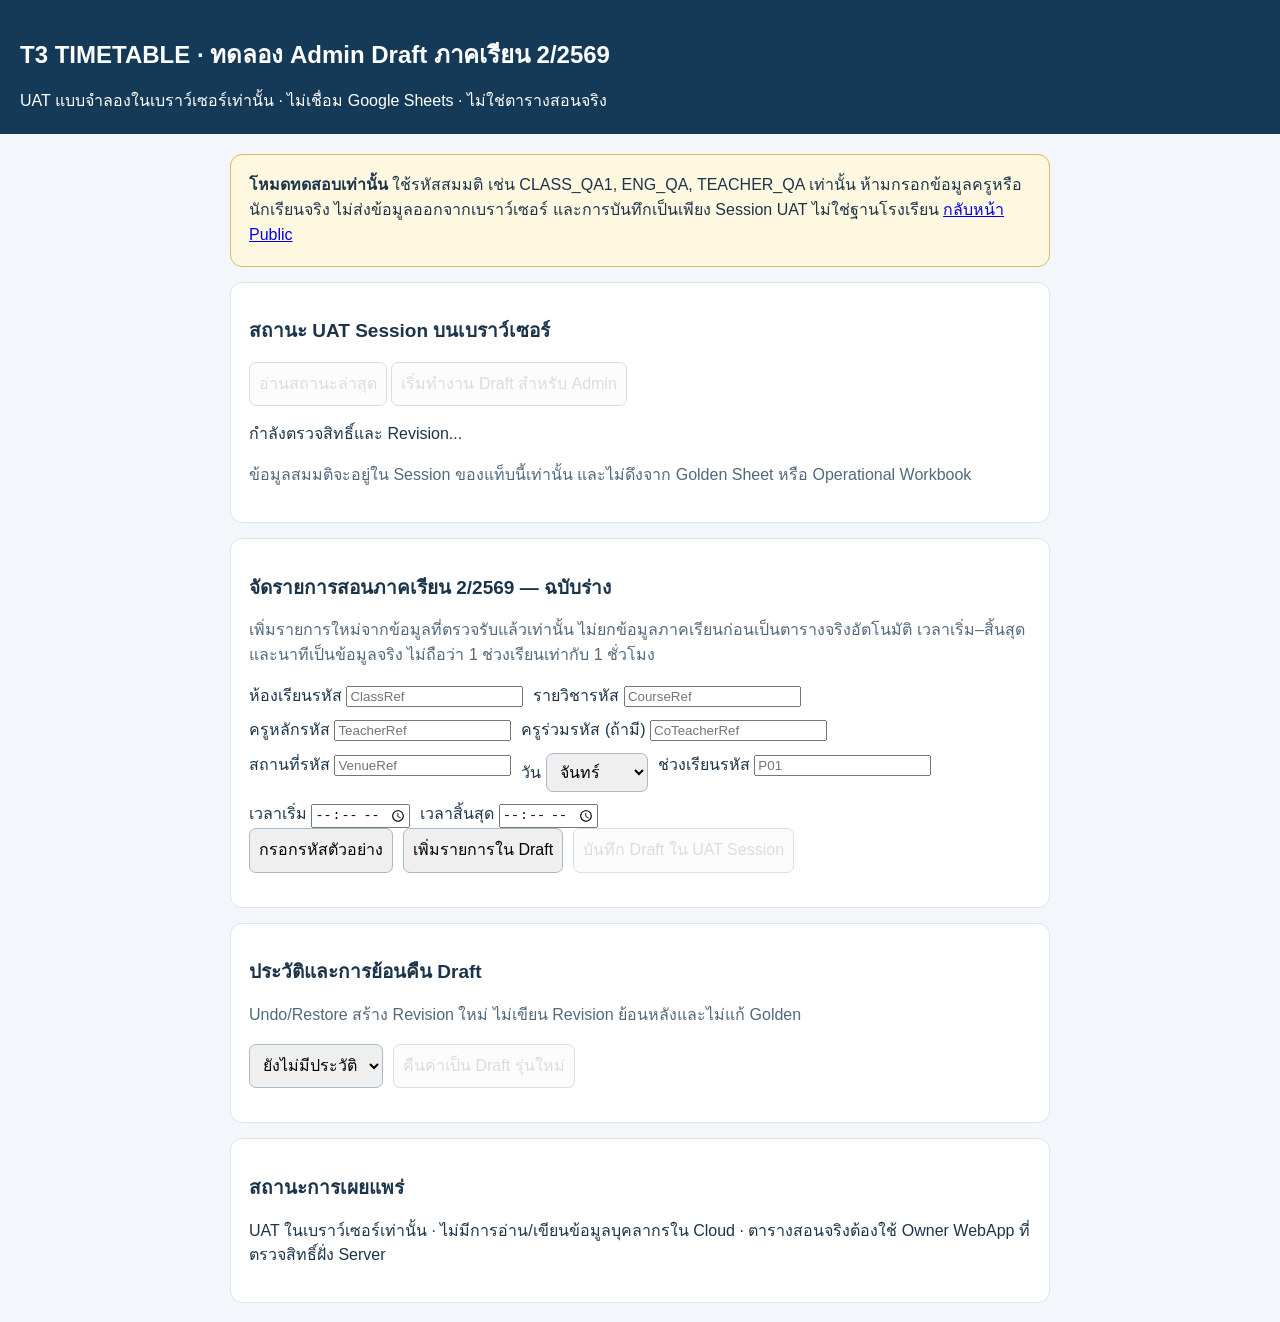
==== admin-uat.html @ 1b3de1b3 "feat(uat): add Owner V32 timetable draft interaction sandbox, no server writes" ====
<!doctype html><html lang="th"><head>
<meta charset="utf-8"><meta name="viewport" content="width=device-width,initial-scale=1">
<title>T3 Timetable — Admin UAT ทดลองด้วยข้อมูลจำลอง</title>
<style>body{font:16px/1.55 "Sarabun",Tahoma,sans-serif;background:#f3f6fb;color:#1c344a;margin:0}
header{background:#153a58;color:#fff;padding:20px}main{max-width:820px;margin:20px auto;padding:0 16px}
article{background:white;border:1px solid #dce5ed;border-radius:12px;padding:18px;margin:15px 0}
button,select{font:inherit;padding:9px;border:1px solid #a7b8c9;border-radius:7px}
button:disabled{opacity:.45}.muted{color:#52697d}.row{display:flex;gap:10px;flex-wrap:wrap}
.bad{color:#b24832}h1{font-size:24px}h2{font-size:19px}</style></head><body>
<header><h1>T3 TIMETABLE · ทดลอง Admin Draft ภาคเรียน 2/2569</h1>
<div>UAT แบบจำลองในเบราว์เซอร์เท่านั้น · ไม่เชื่อม Google Sheets · ไม่ใช่ตารางสอนจริง</div></header>
<main>
<article style="background:#fff8e1;border-color:#ddba62"><strong>โหมดทดสอบเท่านั้น</strong> ใช้รหัสสมมติ เช่น CLASS_QA1, ENG_QA, TEACHER_QA เท่านั้น ห้ามกรอกข้อมูลครูหรือนักเรียนจริง ไม่ส่งข้อมูลออกจากเบราว์เซอร์ และการบันทึกเป็นเพียง Session UAT ไม่ใช่ฐานโรงเรียน <a href="./">กลับหน้า Public</a></article>
<article><h2>สถานะ UAT Session บนเบราว์เซอร์</h2>
<button id="refresh" onclick="refresh()">อ่านสถานะล่าสุด</button>
<button id="startAdmin" onclick="startAdminDraft()" disabled>เริ่มทำงาน Draft สำหรับ Admin</button>
<p id="state" role="status">กำลังตรวจสิทธิ์และ Revision...</p>
<p class="muted">ข้อมูลสมมติจะอยู่ใน Session ของแท็บนี้เท่านั้น และไม่ดึงจาก Golden Sheet หรือ Operational Workbook</p>
</article>
<article><h2>จัดรายการสอนภาคเรียน 2/2569 — ฉบับร่าง</h2>
<p class="muted">เพิ่มรายการใหม่จากข้อมูลที่ตรวจรับแล้วเท่านั้น ไม่ยกข้อมูลภาคเรียนก่อนเป็นตารางจริงอัตโนมัติ
เวลาเริ่ม–สิ้นสุดและนาทีเป็นข้อมูลจริง ไม่ถือว่า 1 ช่วงเรียนเท่ากับ 1 ชั่วโมง</p>
<div class="row">
<label>ห้องเรียนรหัส <input id="cl" placeholder="ClassRef"></label>
<label>รายวิชารหัส <input id="co" placeholder="CourseRef"></label>
<label>ครูหลักรหัส <input id="te" placeholder="TeacherRef"></label>
<label>ครูร่วมรหัส (ถ้ามี) <input id="ct" placeholder="CoTeacherRef"></label>
<label>สถานที่รหัส <input id="ve" placeholder="VenueRef"></label>
<label>วัน <select id="day"><option value="0">จันทร์</option><option value="1">อังคาร</option>
<option value="2">พุธ</option><option value="3">พฤหัสบดี</option><option value="4">ศุกร์</option></select></label>
<label>ช่วงเรียนรหัส <input id="per" placeholder="P01"></label>
<label>เวลาเริ่ม <input type="time" id="st"></label>
<label>เวลาสิ้นสุด <input type="time" id="en"></label>
</div>
<div class="row"><button type="button" onclick="fillSample()">กรอกรหัสตัวอย่าง</button><button id="add" onclick="addEntry()">เพิ่มรายการใน Draft</button>
<button id="save" onclick="saveDraft()" disabled>บันทึก Draft ใน UAT Session</button></div>
<p id="editState" role="status"></p><div id="grid" role="region" aria-label="รายการสอนใน Draft"></div>
</article>
<article><h2>ประวัติและการย้อนคืน Draft</h2>
<p class="muted">Undo/Restore สร้าง Revision ใหม่ ไม่เขียน Revision ย้อนหลังและไม่แก้ Golden</p>
<div class="row"><select id="history" aria-label="เลือกรุ่นที่ต้องการคืนค่า"><option value="">ยังไม่มีประวัติ</option></select>
<button id="restore" onclick="restore()" disabled>คืนค่าเป็น Draft รุ่นใหม่</button></div>
<p id="message" role="status" class="muted"></p>
</article>
<article><h2>สถานะการเผยแพร่</h2>
<p>UAT ในเบราว์เซอร์เท่านั้น · ไม่มีการอ่าน/เขียนข้อมูลบุคลากรใน Cloud · ตารางสอนจริงต้องใช้ Owner WebApp ที่ตรวจสิทธิ์ฝั่ง Server</p>
</article></main><script src="uat-bridge.js"></script>
<script>
let current=null,pending=false,items=[],working=[],dirty=false;
function fillSample(){['cl','co','te','ct','ve','per','st','en'].forEach((id,i)=>{el(id).value=['CLASS_QA1','ENG_QA','TEACHER_QA','','ROOM_QA1','P01','08:00','08:50'][i]});el('day').value='0';el('editState').textContent='เตรียมรหัสสมมติแล้ว กด เพิ่มรายการ';}
const el=id=>document.getElementById(id);
const val=id=>String(el(id).value||'').trim();
const mins=s=>/^([01]\d|2[0-3]):[0-5]\d$/.test(s)?Number(s.slice(0,2))*60+Number(s.slice(3)):NaN;
function refreshGrid(){
 const pane=el('grid');pane.replaceChildren();
 const t=document.createElement('table');t.setAttribute('aria-label','ตาราง Draft');
 const head=document.createElement('tr');
 for(const h of ['ห้อง','วิชา','ครูหลัก/ร่วม','วัน','ช่วง','เวลา','นาที','จัดการ']){
   const cell=document.createElement('th');cell.textContent=h;head.append(cell);
 }
 t.append(head);
 working.forEach((r,i)=>{
   const tr=document.createElement('tr');
   const fields=[r.classRef,r.courseRef,String(r.teacherRef||'')+(r.coTeacherRef?' / '+r.coTeacherRef:''),
    ['จ','อ','พ','พฤ','ศ'][r.weekday]||'? ',r.periodCode,r.startTime+'–'+r.endTime,String(r.duration_minutes)];
   fields.forEach(v=>{const td=document.createElement('td');td.textContent=String(v);tr.append(td)});
   const td=document.createElement('td'),btn=document.createElement('button');
   btn.textContent='ลบ';btn.onclick=()=>{working.splice(i,1);dirty=true;refreshGrid();};td.append(btn);tr.append(td);t.append(tr);
 });
 pane.append(t);
 el('save').disabled=pending||!dirty||!current||!current.initialized||
   current.mode!=='DRAFT_WRITE_ENABLED'||!current.sourceHash||!current.scheduleVersion;
 el('editState').textContent=working.length+' รายการ · '+(dirty?'มีการแก้ไขที่ยังไม่บันทึก':'ไม่มีการแก้ไข')+
  (!current?.initialized?' · ยังไม่มี SourceVersion ของ Draft':'')+
  (current?.mode!=='DRAFT_WRITE_ENABLED'?' · การบันทึกฐานจริงยังล็อก':'');
}
function validRow(x){
 if(!/^[A-Za-z0-9_.:-]{1,100}$/.test(x.classRef)||
    !/^[A-Za-z0-9_.:-]{1,100}$/.test(x.courseRef)||
    !/^[A-Za-z0-9_.:-]{1,100}$/.test(x.teacherRef)||
    !/^[A-Za-z0-9_.:-]{1,100}$/.test(x.venueRef)||
    (x.coTeacherRef&&!/^[A-Za-z0-9_.:-]{1,100}$/.test(x.coTeacherRef))||
    (x.coTeacherRef&&x.coTeacherRef===x.teacherRef)||
    !/^[A-Za-z0-9_.:-]{1,100}$/.test(x.periodCode)||
    !Number.isInteger(x.weekday)||x.weekday<0||x.weekday>4||
    !Number.isInteger(x.duration_minutes)||x.duration_minutes<=0||
    x.duration_minutes>480)throw Error('กรุณาตรวจรหัสอ้างอิงและช่วงเวลาให้ถูกต้อง');
}
function conflicts(newRow){
 const st=mins(newRow.startTime),en=mins(newRow.endTime);
 return working.some(r=>{
  if(r.weekday!==newRow.weekday||mins(r.startTime)>=en||mins(r.endTime)<=st)return false;
  const ta=[r.teacherRef,r.coTeacherRef].filter(Boolean),
    tb=[newRow.teacherRef,newRow.coTeacherRef].filter(Boolean);
  return r.classRef===newRow.classRef||r.venueRef===newRow.venueRef||
   ta.some(ref=>tb.includes(ref));
 });
}
function addEntry(){
 try{
  if(pending)throw Error('ระบบกำลังทำงาน');
  if(working.length>=600)throw Error('Draft เกิน 600 รายการ');
  const st=val('st'),en=val('en'),a=mins(st),b=mins(en);
  if(!Number.isFinite(a)||!Number.isFinite(b)||b<=a)throw Error('ช่วงเวลาไม่ถูกต้อง');
  const x={assignmentId:'DRAFT-'+crypto.randomUUID(),classRef:val('cl'),courseRef:val('co'),
   teacherRef:val('te'),coTeacherRef:val('ct'),venueRef:val('ve'),
   weekday:Number(val('day')),periodCode:val('per'),startTime:st,endTime:en,
   duration_minutes:b-a};
  validRow(x);
  if(conflicts(x))throw Error('รายการใหม่ชนกับห้อง ครูหลัก/ครูร่วม หรือสถานที่ในช่วงเดียวกัน');
  working.push(x);dirty=true;refreshGrid();
 }catch(e){el('editState').textContent=String(e.message||e)}
}
function saveDraft(){
 if(pending||!current||!current.initialized||current.mode!=='DRAFT_WRITE_ENABLED')return;
 if(!dirty)return;
 // Save is an explicit Admin action; CAS and server audit protect each revision.
 pending=true;el('save').disabled=true;el('refresh').disabled=true;
 const d=JSON.parse(JSON.stringify(current.draft));
 d.revision=current.revision+1;d.rows=working.map(x=>({...x}));
 const cmd={requestId:'T3TT-SAVE-'+crypto.randomUUID(),expectedRevision:current.revision,
  expectedSourceHash:current.sourceHash,expectedScheduleVersion:current.scheduleVersion,draft:d};
 google.script.run.withSuccessHandler(r=>{
   pending=false;dirty=false;el('refresh').disabled=false;
   el('message').textContent='UAT Session บันทึก Revision '+r.revision+' แล้ว กรุณาตรวจอ่านกลับ';
   refresh();
 }).withFailureHandler(e=>{
   pending=false;el('refresh').disabled=false;
   el('editState').textContent='UAT Session ยังไม่ยืนยันการบันทึก: '+String(e?.message||e)+
    ' · ข้อมูลที่แก้ยังอยู่ โปรดอ่าน Revision ล่าสุดก่อนลองอีกครั้ง';
   refreshGrid();
 }).T3TT_ownerProdDraftSaveV1(cmd);
}
function startAdminDraft(){
 if(pending||!current||current.initialized||
    current.mode!=='PROD_WRITE_LOCKED_PENDING_RELEASE')return;
 // One explicit Admin click is sufficient; server records actor and audit.
 pending=true;el('startAdmin').disabled=true;el('refresh').disabled=true;
 google.script.run.withSuccessHandler(r=>{
   pending=false;el('refresh').disabled=false;
   el('message').textContent='เริ่มทำงาน Draft ของ Admin ได้แล้ว (ยังไม่ประกาศใช้)';
   refresh();
 }).withFailureHandler(e=>{
   pending=false;el('refresh').disabled=false;
   el('message').textContent='ยังไม่ได้เริ่ม Draft: '+String(e?.message||e);
   refresh();
 }).T3TT_ownerAdminStartWorkingDraftV1({
   requestId:'T3TT-ADMIN-'+crypto.randomUUID(),
   intent:'START_OWNER_UNPUBLISHED_DRAFT'
 });
}
function err(e){pending=false;el('refresh').disabled=false;el('restore').disabled=true;
 el('state').textContent='ตรวจไม่สำเร็จ: '+(e&&e.message||e);
 el('message').textContent='ไม่ได้บันทึกหรือเปลี่ยนข้อมูล';}
function refresh(){
 if(pending)return;pending=true;el('refresh').disabled=true;
 google.script.run.withSuccessHandler(r=>{
  if(dirty&&!confirm('พบการแก้ไขที่ยังไม่ได้บันทึก จะอ่านจาก UAT Session และแทนที่ร่างบนหน้าจอหรือไม่?')){
    pending=false;el('refresh').disabled=false;return;
  }
  current=r;working=Array.isArray(r.draft?.rows)?r.draft.rows.map(x=>({...x})):[];
  el('startAdmin').disabled=!(r.revision===0&&!r.initialized&&
     r.mode==='PROD_WRITE_LOCKED_PENDING_RELEASE');
  dirty=false;pending=false;el('refresh').disabled=false;refreshGrid();
  el('state').textContent='ภาคเรียน '+r.term+' · Revision '+r.revision+
    ' · โหมด '+r.mode+' · '+(r.initialized?'มีฐาน Draft แล้ว':'Draft ว่าง ยังไม่ตั้งต้นรุ่น')+
    (r.scheduleVersion==='ADMIN_WORKING_V1_2569_T2'?' · WORKING DRAFT — ข้อมูลยังไม่รับรอง':'');
  google.script.run.withSuccessHandler(h=>{
   items=(h.history||[]).filter(x=>x.revision<r.revision);
   const s=el('history');s.replaceChildren(new Option('เลือกรุ่นที่ผ่าน Audit', ''));
   items.forEach(x=>s.add(new Option('Revision '+x.revision+' · '+x.at,x.txnId)));
   el('restore').disabled=!(r.initialized&&r.mode==='DRAFT_WRITE_ENABLED'&&items.length);
  }).withFailureHandler(err).T3TT_ownerProdDraftHistoryV1();
 }).withFailureHandler(err).T3TT_ownerProdDraftReadV1();
}
function restore(){
 const target=el('history').value;
 if(!current||pending||current.mode!=='DRAFT_WRITE_ENABLED'||!items.some(x=>x.txnId===target))return;
 if(!confirm('ยืนยันคืนค่า Revision เดิมเป็น Draft รุ่นใหม่? ไม่มีการเปลี่ยนตารางที่ประกาศใช้'))return;
 pending=true;el('restore').disabled=true;el('refresh').disabled=true;
 google.script.run.withSuccessHandler(r=>{
  pending=false;el('message').textContent='คืนค่าเป็น Revision '+r.revision+' แล้ว · '+(r.idempotent?'คำขอซ้ำ':'บันทึกใหม่');
  refresh();
 }).withFailureHandler(e=>{pending=false;el('refresh').disabled=false;err(e);
  el('message').textContent='ไม่ได้ยืนยันผลสำเร็จ โปรดโหลด Revision ล่าสุดก่อนสั่งใหม่';})
 .T3TT_ownerProdDraftRestoreV1({
  requestId:'T3TT-RESTORE-'+crypto.randomUUID(),
  targetTxnId:target,expectedRevision:current.revision,
  expectedSourceHash:current.sourceHash,expectedScheduleVersion:current.scheduleVersion});
}
refresh();
</script></body></html>
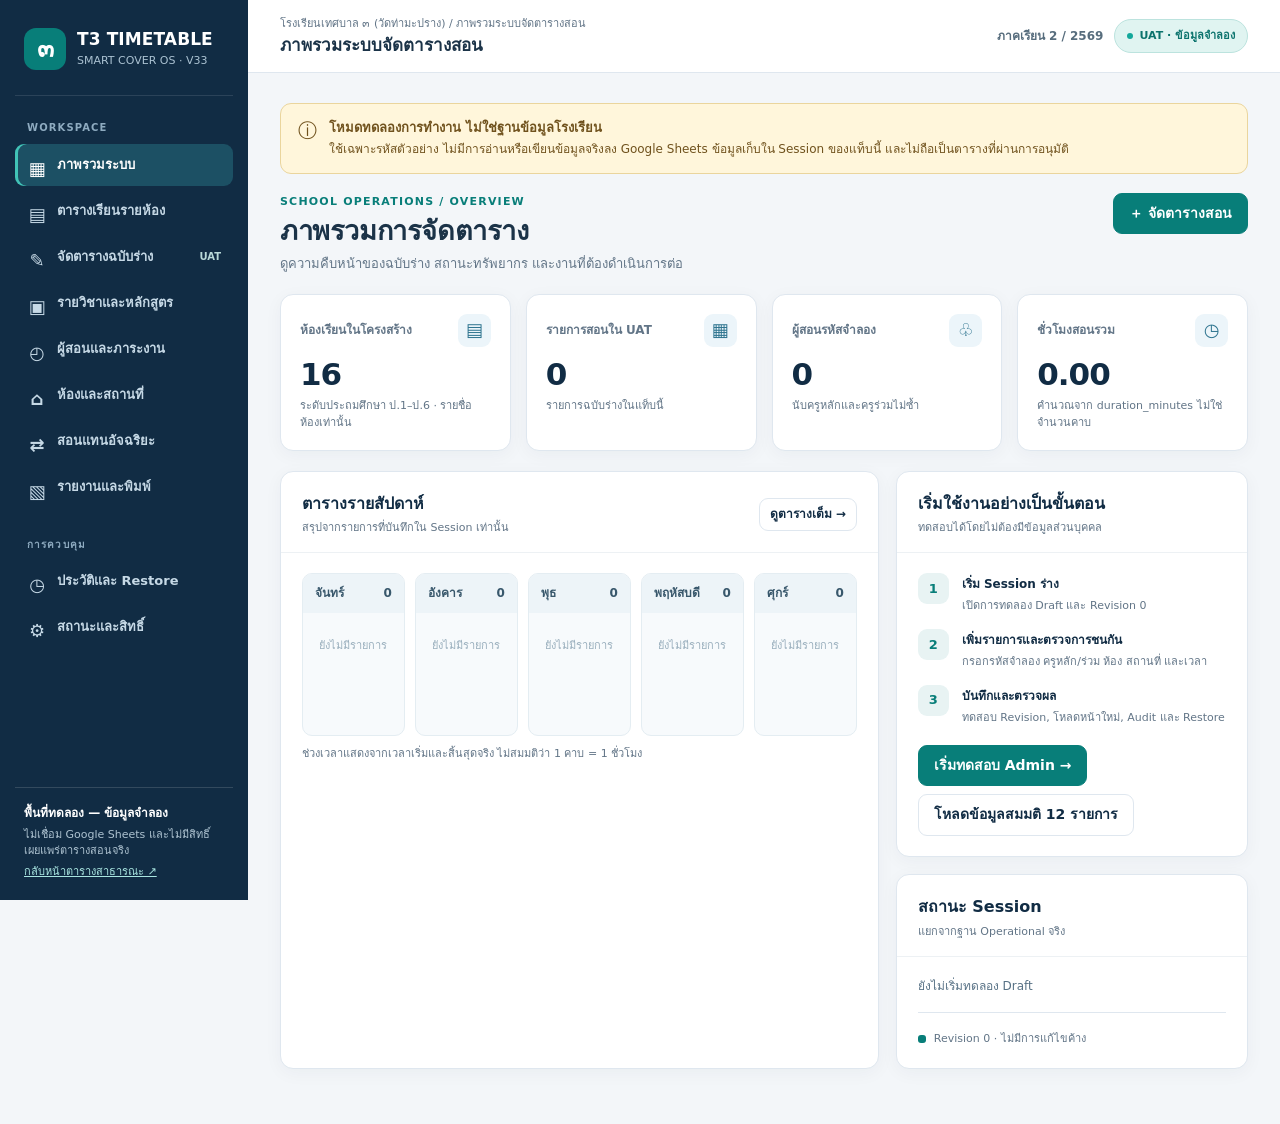
==== commit ad096f7c: "release(ui): Owner V33 admin timetable professional workspace (browser-only UAT)" ====
--- a/admin-uat.html
+++ b/admin-uat.html
@@ -1,192 +1,196 @@
-<!doctype html><html lang="th"><head>
+<!doctype html>
+<html lang="th">
+<head>
 <meta charset="utf-8"><meta name="viewport" content="width=device-width,initial-scale=1">
-<title>T3 Timetable — Admin UAT ทดลองด้วยข้อมูลจำลอง</title>
-<style>body{font:16px/1.55 "Sarabun",Tahoma,sans-serif;background:#f3f6fb;color:#1c344a;margin:0}
-header{background:#153a58;color:#fff;padding:20px}main{max-width:820px;margin:20px auto;padding:0 16px}
-article{background:white;border:1px solid #dce5ed;border-radius:12px;padding:18px;margin:15px 0}
-button,select{font:inherit;padding:9px;border:1px solid #a7b8c9;border-radius:7px}
-button:disabled{opacity:.45}.muted{color:#52697d}.row{display:flex;gap:10px;flex-wrap:wrap}
-.bad{color:#b24832}h1{font-size:24px}h2{font-size:19px}</style></head><body>
-<header><h1>T3 TIMETABLE · ทดลอง Admin Draft ภาคเรียน 2/2569</h1>
-<div>UAT แบบจำลองในเบราว์เซอร์เท่านั้น · ไม่เชื่อม Google Sheets · ไม่ใช่ตารางสอนจริง</div></header>
-<main>
-<article style="background:#fff8e1;border-color:#ddba62"><strong>โหมดทดสอบเท่านั้น</strong> ใช้รหัสสมมติ เช่น CLASS_QA1, ENG_QA, TEACHER_QA เท่านั้น ห้ามกรอกข้อมูลครูหรือนักเรียนจริง ไม่ส่งข้อมูลออกจากเบราว์เซอร์ และการบันทึกเป็นเพียง Session UAT ไม่ใช่ฐานโรงเรียน <a href="./">กลับหน้า Public</a></article>
-<article><h2>สถานะ UAT Session บนเบราว์เซอร์</h2>
-<button id="refresh" onclick="refresh()">อ่านสถานะล่าสุด</button>
-<button id="startAdmin" onclick="startAdminDraft()" disabled>เริ่มทำงาน Draft สำหรับ Admin</button>
-<p id="state" role="status">กำลังตรวจสิทธิ์และ Revision...</p>
-<p class="muted">ข้อมูลสมมติจะอยู่ใน Session ของแท็บนี้เท่านั้น และไม่ดึงจาก Golden Sheet หรือ Operational Workbook</p>
-</article>
-<article><h2>จัดรายการสอนภาคเรียน 2/2569 — ฉบับร่าง</h2>
-<p class="muted">เพิ่มรายการใหม่จากข้อมูลที่ตรวจรับแล้วเท่านั้น ไม่ยกข้อมูลภาคเรียนก่อนเป็นตารางจริงอัตโนมัติ
-เวลาเริ่ม–สิ้นสุดและนาทีเป็นข้อมูลจริง ไม่ถือว่า 1 ช่วงเรียนเท่ากับ 1 ชั่วโมง</p>
-<div class="row">
-<label>ห้องเรียนรหัส <input id="cl" placeholder="ClassRef"></label>
-<label>รายวิชารหัส <input id="co" placeholder="CourseRef"></label>
-<label>ครูหลักรหัส <input id="te" placeholder="TeacherRef"></label>
-<label>ครูร่วมรหัส (ถ้ามี) <input id="ct" placeholder="CoTeacherRef"></label>
-<label>สถานที่รหัส <input id="ve" placeholder="VenueRef"></label>
-<label>วัน <select id="day"><option value="0">จันทร์</option><option value="1">อังคาร</option>
-<option value="2">พุธ</option><option value="3">พฤหัสบดี</option><option value="4">ศุกร์</option></select></label>
-<label>ช่วงเรียนรหัส <input id="per" placeholder="P01"></label>
-<label>เวลาเริ่ม <input type="time" id="st"></label>
-<label>เวลาสิ้นสุด <input type="time" id="en"></label>
+<meta name="description" content="T3 Timetable OS — ทดลองจัดตารางเรียนแบบจำลอง ไม่เชื่อมข้อมูลโรงเรียน">
+<meta name="robots" content="noindex,nofollow"><meta name="referrer" content="no-referrer">
+<title>T3 TIMETABLE OS | Admin Workspace V33 UAT</title>
+<link rel="stylesheet" href="./t3tt-pro.css">
+</head>
+<body>
+<div class="app-shell" id="shell">
+<div class="mobile-scrim" id="scrim"></div>
+<aside class="sidebar" aria-label="เมนูระบบ">
+ <div class="brand"><div class="brand-mark">๓</div><div><div class="brand-title">T3 TIMETABLE</div><div class="brand-sub">SMART COVER OS · V33</div></div></div>
+ <div class="nav-heading">WORKSPACE</div>
+ <nav aria-label="เมนูหลัก">
+  <button class="nav-button is-active" data-view="overview" aria-current="page"><span class="nav-icon">▦</span> ภาพรวมระบบ</button>
+  <button class="nav-button" data-view="timetable"><span class="nav-icon">▤</span> ตารางเรียนรายห้อง</button>
+  <button class="nav-button" data-view="editor"><span class="nav-icon">✎</span> จัดตารางฉบับร่าง <span class="nav-dot">UAT</span></button>
+  <button class="nav-button" data-view="courses"><span class="nav-icon">▣</span> รายวิชาและหลักสูตร</button>
+  <button class="nav-button" data-view="workload"><span class="nav-icon">◴</span> ผู้สอนและภาระงาน</button>
+  <button class="nav-button" data-view="venues"><span class="nav-icon">⌂</span> ห้องและสถานที่</button>
+  <button class="nav-button" data-view="cover"><span class="nav-icon">⇄</span> สอนแทนอัจฉริยะ</button>
+  <button class="nav-button" data-view="reports"><span class="nav-icon">▧</span> รายงานและพิมพ์</button>
+ </nav>
+ <div class="nav-heading">การควบคุม</div>
+ <nav aria-label="การควบคุมระบบ">
+  <button class="nav-button" data-view="audit"><span class="nav-icon">◷</span> ประวัติและ Restore</button>
+  <button class="nav-button" data-view="settings"><span class="nav-icon">⚙</span> สถานะและสิทธิ์</button>
+ </nav>
+ <div class="sidebar-foot"><strong>พื้นที่ทดลอง — ข้อมูลจำลอง</strong>
+ <p>ไม่เชื่อม Google Sheets และไม่มีสิทธิ์เผยแพร่ตารางสอนจริง</p><p><a href="./">กลับหน้าตารางสาธารณะ ↗</a></p></div>
+</aside>
+<div class="workspace">
+<header class="topbar">
+ <div class="top-left"><button class="mobile-trigger" id="menuTrigger" aria-label="เปิดเมนู">☰</button>
+  <div><div class="crumb">โรงเรียนเทศบาล ๓ (วัดท่ามะปราง) / <span id="crumb">ภาพรวมระบบ</span></div>
+  <h1 class="top-title" id="topTitle">ภาพรวมระบบจัดตารางสอน</h1></div></div>
+ <div class="top-tools"><span class="top-term">ภาคเรียน 2 / 2569</span><span class="pill">UAT · ข้อมูลจำลอง</span></div>
+</header>
+<main class="content" id="main">
+ <div class="notice warn" role="note"><span class="notice-symbol">ⓘ</span><div>
+ <strong>โหมดทดลองการทำงาน ไม่ใช่ฐานข้อมูลโรงเรียน</strong>
+ <p>ใช้เฉพาะรหัสตัวอย่าง ไม่มีการอ่านหรือเขียนข้อมูลจริงลง Google Sheets ข้อมูลเก็บใน Session ของแท็บนี้ และไม่ถือเป็นตารางที่ผ่านการอนุมัติ</p></div></div>
+ <section class="view" id="view-overview" data-title="ภาพรวมระบบจัดตารางสอน">
+  <div class="page-header"><div><div class="eyebrow">SCHOOL OPERATIONS / OVERVIEW</div><h2>ภาพรวมการจัดตาราง</h2><p>ดูความคืบหน้าของฉบับร่าง สถานะทรัพยากร และงานที่ต้องดำเนินการต่อ</p></div>
+  <div class="header-actions"><button class="btn primary" data-go="editor">＋ จัดตารางสอน</button></div></div>
+  <div class="metrics">
+   <div class="metric"><div class="metric-top">ห้องเรียนในโครงสร้าง <span class="metric-icon">▤</span></div><div class="metric-number">16</div><div class="metric-foot">ระดับประถมศึกษา ป.1–ป.6 · รายชื่อห้องเท่านั้น</div></div>
+   <div class="metric"><div class="metric-top">รายการสอนใน UAT <span class="metric-icon">▦</span></div><div class="metric-number" id="metricAssignments">0</div><div class="metric-foot">รายการฉบับร่างในแท็บนี้</div></div>
+   <div class="metric"><div class="metric-top">ผู้สอนรหัสจำลอง <span class="metric-icon">♧</span></div><div class="metric-number" id="metricTeachers">0</div><div class="metric-foot">นับครูหลักและครูร่วมไม่ซ้ำ</div></div>
+   <div class="metric"><div class="metric-top">ชั่วโมงสอนรวม <span class="metric-icon">◷</span></div><div class="metric-number" id="metricHours">0.00</div><div class="metric-foot">คำนวณจาก duration_minutes ไม่ใช่จำนวนคาบ</div></div>
+  </div>
+  <div class="two-col">
+   <div class="panel"><div class="panel-head"><div><h3>ตารางรายสัปดาห์</h3><p>สรุปจากรายการที่บันทึกใน Session เท่านั้น</p></div><button class="btn small" data-go="timetable">ดูตารางเต็ม →</button></div>
+    <div class="panel-body"><div class="week-board" id="overviewWeek"></div><div class="section-note">ช่วงเวลาแสดงจากเวลาเริ่มและสิ้นสุดจริง ไม่สมมติว่า 1 คาบ = 1 ชั่วโมง</div></div></div>
+   <div class="stack">
+    <div class="panel"><div class="panel-head"><div><h3>เริ่มใช้งานอย่างเป็นขั้นตอน</h3><p>ทดสอบได้โดยไม่ต้องมีข้อมูลส่วนบุคคล</p></div></div><div class="panel-body"><div class="steps">
+     <div class="step"><span class="step-mark">1</span><div><strong>เริ่ม Session ร่าง</strong><p>เปิดการทดลอง Draft และ Revision 0</p></div></div>
+     <div class="step"><span class="step-mark">2</span><div><strong>เพิ่มรายการและตรวจการชนกัน</strong><p>กรอกรหัสจำลอง ครูหลัก/ร่วม ห้อง สถานที่ และเวลา</p></div></div>
+     <div class="step"><span class="step-mark">3</span><div><strong>บันทึกและตรวจผล</strong><p>ทดสอบ Revision, โหลดหน้าใหม่, Audit และ Restore</p></div></div></div>
+     <div class="btn-row" style="margin-top:17px"><button class="btn primary" data-go="editor">เริ่มทดสอบ Admin →</button><button class="btn" id="seedOverview">โหลดข้อมูลสมมติ 12 รายการ</button></div></div></div>
+    <div class="panel"><div class="panel-head"><div><h3>สถานะ Session</h3><p>แยกจากฐาน Operational จริง</p></div></div>
+    <div class="panel-body"><p class="state-line" id="overviewStatus">กำลังโหลด Session…</p><div class="divider"></div>
+     <div class="stat-hint"><span class="stat-dot"></span><span id="overviewRevision">Revision 0 · ยังไม่ได้เริ่ม Draft</span></div></div></div>
+   </div>
+  </div>
+ </section>
+ <section class="view" id="view-editor" data-title="จัดตารางสอนฉบับร่าง" hidden>
+  <div class="page-header"><div><div class="eyebrow">SCHEDULE BUILDER / UAT</div><h2>จัดตารางสอนฉบับร่าง</h2><p>เพิ่ม แก้ไข ลบ และตรวจรายการสอนจากข้อมูลสมมติ โดยไม่บันทึกลง Cloud</p></div>
+   <div class="header-actions"><span class="floating-ribbon" id="editorRevision">Revision 0</span></div></div>
+  <div class="panel" style="margin-bottom:17px"><div class="panel-head"><div><h3>สถานะการทำงาน</h3><p>เริ่ม Draft หนึ่งครั้ง จากนั้นจึงเพิ่มและบันทึกรายการได้</p></div>
+   <div class="btn-row"><button class="btn" id="refresh">อ่านสถานะล่าสุด</button><button class="btn primary" id="startAdmin">เริ่มทดลอง Draft</button></div></div>
+   <div class="panel-body"><div class="summary-strip"><span id="state" role="status">กำลังอ่านสถานะ UAT…</span><span id="editorMode">ยังไม่เริ่ม</span></div></div></div>
+  <div class="panel" style="margin-bottom:17px"><div class="panel-head"><div><h3>รายละเอียดรายการสอน</h3><p>ทุกช่องที่มี * ต้องระบุให้ครบ ใช้รหัสสมมติในการทดสอบ</p></div><div class="btn-row"><button class="btn small" id="sample">ใส่ข้อมูลตัวอย่าง</button><button class="btn small primary" id="seedEditor">สร้างตัวอย่าง 12 รายการ</button></div></div>
+   <div class="panel-body">
+    <div class="form-group-title"><h4>ข้อมูลรายวิชาและผู้สอน</h4><span class="kicker">01 / ASSIGNMENT</span></div>
+    <form id="draftForm" autocomplete="off">
+    <div class="field-grid">
+     <label><span class="field-label">ห้องเรียน *</span><input class="field-input" id="cl" list="classOptions" placeholder="เช่น P6_1" required><datalist id="classOptions"></datalist></label>
+     <label><span class="field-label">รหัสรายวิชา *</span><input class="field-input" id="co" placeholder="เช่น ENG_QA" required></label>
+     <label><span class="field-label">สถานที่ *</span><input class="field-input" id="ve" placeholder="เช่น ROOM_QA1" required></label>
+     <label><span class="field-label">ครูผู้สอนหลัก *</span><input class="field-input" id="te" placeholder="เช่น TEACHER_QA" required></label>
+     <label><span class="field-label">ครูร่วมสอน (ถ้ามี)</span><input class="field-input" id="ct" placeholder="เช่น COTEACHER_QA"></label>
+     <label><span class="field-label">รหัสช่วงเรียน *</span><input class="field-input" id="per" placeholder="เช่น P01" required></label>
+    </div>
+    <hr class="form-divider">
+    <div class="form-group-title"><h4>วันและช่วงเวลา</h4><span class="kicker">02 / TIME RANGE</span></div>
+    <div class="field-grid">
+      <label><span class="field-label">วันเรียน *</span><select id="day"><option value="0">วันจันทร์</option><option value="1">วันอังคาร</option><option value="2">วันพุธ</option><option value="3">วันพฤหัสบดี</option><option value="4">วันศุกร์</option></select></label>
+      <label><span class="field-label">เวลาเริ่ม *</span><input class="field-input" type="time" id="st" required value="08:00"></label>
+      <label><span class="field-label">เวลาสิ้นสุด *</span><input class="field-input" type="time" id="en" required value="08:50"></label>
+    </div><div class="field-hint">ระบบคำนวณจำนวนนาทีจากเวลาเริ่ม–สิ้นสุดโดยตรง ไม่ตีความรหัสคาบเป็นชั่วโมง</div>
+    <div class="btn-row" style="margin-top:21px"><button class="btn dark" id="add" type="submit">＋ เพิ่มรายการในร่าง</button>
+    <button class="btn primary" id="save" type="button" disabled>บันทึก Revision ใน UAT</button>
+    <button class="btn" id="cancelEdit" type="button" hidden>ยกเลิกการแก้ไข</button></div>
+    </form>
+    <p id="editState" role="status" class="inline-feedback" style="margin:12px 0 0">ยังไม่มีรายการแก้ไข</p>
+   </div></div>
+  <div class="panel"><div class="panel-head"><div><h3>รายการสอนในฉบับร่าง</h3><p>คลิกแก้ไขได้ก่อนบันทึก ระบบตรวจชนกันทั้งครูหลัก ครูร่วม ห้อง และสถานที่</p></div><span class="kicker" id="draftCount">0 รายการ</span></div>
+   <div class="panel-body" style="padding-top:5px"><div id="grid" class="table-scroll" aria-label="รายการสอนใน Draft"></div></div>
+   <div class="panel-footer"><div id="message" class="inline-feedback" role="status">พร้อมทดลองการสร้าง Draft</div></div></div>
+ </section>
+ <section class="view" id="view-timetable" data-title="ตารางเรียนรายห้อง" hidden>
+  <div class="page-header"><div><div class="eyebrow">WEEKLY PLANNER / CLASS VIEW</div><h2>ตารางเรียนรายห้อง</h2><p>สำรวจตารางรายวัน และกรองห้องเรียน/วันจาก Draft ปัจจุบัน</p></div>
+  <div class="header-actions"><button class="btn" data-go="editor">＋ เพิ่มรายการสอน</button></div></div>
+  <div class="panel"><div class="panel-head"><div><h3>เลือกมุมมองตาราง</h3><p>ข้อมูล UAT เท่านั้น ไม่ใช่ตารางที่โรงเรียนประกาศใช้</p></div></div>
+   <div class="panel-body"><div class="filter-bar">
+    <label><span class="field-label">ห้องเรียน</span><select id="filterClass"><option value="all">ทุกห้อง</option></select></label>
+    <label><span class="field-label">วัน</span><select id="filterDay"><option value="all">จันทร์–ศุกร์</option><option value="0">จันทร์</option><option value="1">อังคาร</option><option value="2">พุธ</option><option value="3">พฤหัสบดี</option><option value="4">ศุกร์</option></select></label>
+    <button class="btn" id="clearFilters">ล้างตัวกรอง</button>
+   </div></div></div>
+  <div class="panel" style="margin-top:17px"><div class="panel-head"><div><h3>ตารางรายสัปดาห์</h3><p>แสดงช่วงเวลาจริงและรหัสรายวิชา</p></div><span id="timetableCount" class="kicker">0 รายการ</span></div>
+  <div class="panel-body"><div id="fullWeek" class="week-board"></div></div></div>
+ </section>
+ <section class="view" id="view-courses" data-title="รายวิชาและหลักสูตร" hidden>
+  <div class="page-header"><div><div class="eyebrow">CURRICULUM / COURSE CODES</div><h2>รายวิชาและหลักสูตร</h2><p>สรุปรหัสวิชาที่ปรากฏใน Draft UAT ยังไม่ใช่ Master หลักสูตรที่รับรอง</p></div></div>
+  <div class="panel"><div class="panel-head"><div><h3>รายวิชาจากรายการสอน</h3><p>รายงานนาทีรวมต่อรายวิชา</p></div></div><div class="panel-body"><div id="courseList"></div></div></div>
+ </section>
+ <section class="view" id="view-workload" data-title="ผู้สอนและภาระงาน" hidden>
+  <div class="page-header"><div><div class="eyebrow">FACULTY / WORKLOAD</div><h2>ผู้สอนและภาระงาน</h2><p>นับชั่วโมงจากเวลาจริง แยกครูหลักและครูร่วมตามรายการสอน</p></div></div>
+  <div class="notice info"><span class="notice-symbol">◷</span><div><strong>หน่วยวัดภาระงาน</strong><p>คำนวณจาก duration_minutes ÷ 60 โดยไม่อนุมานว่าหนึ่งคาบเรียนเท่ากับหนึ่งชั่วโมง และไม่รวมกิจกรรมที่ไม่มีหลักฐานว่าคิดภาระงานสอน</p></div></div>
+  <div class="panel"><div class="panel-head"><div><h3>ภาระงานผู้สอนใน UAT</h3><p>เฉพาะรหัสผู้สอนตัวอย่างที่เพิ่มใน Draft</p></div></div><div class="panel-body"><div id="workloadList"></div></div></div>
+ </section>
+ <section class="view" id="view-venues" data-title="ห้องและสถานที่" hidden>
+  <div class="page-header"><div><div class="eyebrow">FACILITIES / CAPACITY</div><h2>ห้องและสถานที่</h2><p>ติดตามการใช้รหัสสถานที่และตรวจช่วงเวลาที่ชนกัน</p></div></div>
+  <div class="panel"><div class="panel-head"><div><h3>สถานที่ในรายการสอน</h3><p>ความจุสถานที่ยังไม่ดึงจาก Master จริง</p></div></div><div class="panel-body"><div id="venueList"></div></div></div>
+ </section>
+ <section class="view" id="view-cover" data-title="สอนแทนอัจฉริยะ" hidden>
+  <div class="page-header"><div><div class="eyebrow">SMART COVER / CANDIDATE PREVIEW</div><h2>สอนแทนอัจฉริยะ</h2><p>จำลองการตรวจครูว่างตามช่วงเวลา โดยไม่สร้างเหตุการณ์ลาจริงหรืออนุมัติบุคลากร</p></div></div>
+  <div class="notice warn"><span class="notice-symbol">!</span><div><strong>จำลองการเสนอเท่านั้น</strong><p>รายชื่อด้านล่างเป็นรหัสครูที่อยู่ใน Session สมมติ ความว่างไม่ได้ยืนยันคุณสมบัติ ชั่วโมงภาระงาน หรือข้อตกลงโรงเรียน จึงไม่สามารถอนุมัติการสอนแทนจริงจากหน้านี้ได้</p></div></div>
+  <div class="panel"><div class="panel-head"><div><h3>ตรวจผู้ว่างจากตารางจำลอง</h3><p>การตัดสินใจบุคลากรต้องมี Human Approval ในระบบจริง</p></div></div>
+  <div class="panel-body"><div class="field-grid">
+   <label><span class="field-label">ผู้สอนที่ต้องการหาผู้แทน</span><select id="coverTeacher"><option value="">เลือกครูรหัสตัวอย่าง</option></select></label>
+   <label><span class="field-label">วัน</span><select id="coverDay"><option value="0">จันทร์</option><option value="1">อังคาร</option><option value="2">พุธ</option><option value="3">พฤหัสบดี</option><option value="4">ศุกร์</option></select></label>
+   <label><span class="field-label">ช่วงเรียนที่มีผู้สอน</span><select id="coverLesson"><option value="">เลือกรายการสอน</option></select></label>
+  </div><div class="btn-row" style="margin-top:15px"><button class="btn primary" id="findCover">ค้นผู้สอนที่ว่างใน UAT</button></div>
+  <div class="divider"></div><div id="coverResult" class="empty-state"><div class="empty-icon">⇄</div><strong>ยังไม่ได้เลือกช่วงสอน</strong><p>เพิ่มรายการสอนใน Draft ก่อนทดลองตรวจครูว่าง</p></div></div></div>
+ </section>
+ <section class="view" id="view-reports" data-title="รายงานและพิมพ์" hidden>
+  <div class="page-header"><div><div class="eyebrow">REPORTS / A4 PREVIEW</div><h2>รายงานและพิมพ์</h2><p>ตัวอย่างสรุปรายการสอนและภาระงานจาก UAT ไม่มีลายเซ็นหรือข้อมูลรับรองจริง</p></div>
+   <div class="header-actions"><button class="btn primary" id="printBtn">▧ พิมพ์ตัวอย่าง A4</button></div></div>
+  <div class="notice info"><span class="notice-symbol">▧</span><div><strong>สำหรับทดสอบรูปแบบ</strong><p>รายงานนี้ใช้ข้อมูลสมมติใน Session เท่านั้น ไม่ใช่รายงานราชการ ไม่แนบลายเซ็นของผู้บริหาร และยังไม่ผ่านเทียบ Golden PDF</p></div></div>
+  <div class="panel"><div class="panel-head"><div><h3>โรงเรียนเทศบาล ๓ (วัดท่ามะปราง)</h3><p>รายงานทดสอบตารางสอน ภาคเรียน 2 ปีการศึกษา 2569</p></div><span class="kicker">UAT / ไม่รับรอง</span></div>
+   <div class="panel-body"><div id="reportOutput" class="report-box"></div></div></div>
+ </section>
+ <section class="view" id="view-audit" data-title="ประวัติและ Restore" hidden>
+  <div class="page-header"><div><div class="eyebrow">REVISION CONTROL / AUDIT</div><h2>ประวัติและย้อนคืน</h2><p>ทดลองตรวจการแก้ไขและสร้าง Revision ใหม่เมื่อต้องย้อนคืนข้อมูล</p></div></div>
+  <div class="two-col"><div class="panel"><div class="panel-head"><div><h3>ประวัติ Revision</h3><p>บันทึกใน Session ปัจจุบันเท่านั้น</p></div></div><div class="panel-body"><div class="timeline" id="auditEntries"></div></div></div>
+   <div class="stack">
+    <div class="panel"><div class="panel-head"><div><h3>คืนค่าร่างเก่า</h3><p>Restore จะสร้าง Revision ใหม่ ไม่เขียนทับประวัติเดิม</p></div></div><div class="panel-body">
+      <label><span class="field-label">เลือกรุ่น</span><select id="history"><option value="">ยังไม่มีประวัติ</option></select></label>
+      <div class="btn-row" style="margin-top:14px"><button class="btn dark" id="restore" disabled>คืนค่าเป็น Revision ใหม่</button></div>
+      <p id="restoreStatus" class="note-line">ยังไม่มีรายการให้คืนค่า</p>
+    </div></div>
+    <div class="panel"><div class="panel-head"><div><h3>ล้าง Session ทดลอง</h3><p>ไม่เกี่ยวข้องกับฐาน Google Sheets ของโรงเรียน</p></div></div><div class="panel-body">
+      <p class="note-line">ใช้เมื่อจบการทดลองเพื่อเริ่มต้นข้อมูลจำลองใหม่ในแท็บนี้</p>
+      <button class="btn danger" id="resetSession">ล้างข้อมูล UAT ในแท็บนี้</button>
+    </div></div>
+   </div>
+  </div>
+ </section>
+ <section class="view" id="view-settings" data-title="สถานะและสิทธิ์" hidden>
+  <div class="page-header"><div><div class="eyebrow">CONTROL CENTER / RELEASE STATUS</div><h2>ตั้งค่าและสถานะระบบ</h2><p>รายละเอียดการทดสอบ การแยกข้อมูล และขอบเขตการใช้งาน</p></div></div>
+  <div class="two-equal">
+   <div class="panel"><div class="panel-head"><div><h3>เวอร์ชันที่กำลังใช้</h3></div></div><div class="panel-body">
+    <div class="report-line"><span>Frontend</span><strong>V33 / Professional UX</strong></div>
+    <div class="report-line"><span>ต้นแบบฟังก์ชัน</span><strong>Owner V32</strong></div>
+    <div class="report-line"><span>Backend</span><strong>Browser Session UAT</strong></div>
+    <div class="report-line"><span>Google Sheets</span><strong>ไม่ได้เชื่อม</strong></div>
+    <div class="report-line"><span>ตารางสอนจริง</span><strong>ยังไม่เผยแพร่</strong></div>
+    <div class="report-line"><span>Revision ในแท็บนี้</span><strong id="settingsRevision">0</strong></div>
+   </div></div>
+   <div class="panel"><div class="panel-head"><div><h3>ข้อกำหนดข้อมูลและสิทธิ์</h3></div></div><div class="panel-body">
+    <ul class="list-clean">
+      <li>ไม่มีการดึงข้อมูลครูหรือนักเรียนจริงจาก Golden Sheet</li>
+      <li>ข้อมูลจำลองอยู่เฉพาะ Session ของแท็บ ไม่ใช่ Cloud Database</li>
+      <li>ตรวจชนกันของครูหลัก/ครูร่วม ห้อง และสถานที่</li>
+      <li>หน่วยชั่วโมงคำนวณจากนาทีจริงทุกครั้ง</li>
+      <li>สอนแทนจริงต้องยืนยันการลาและได้รับ Human Approval</li>
+      <li>การ Deploy แอปจริงและการประกาศตารางสอนเป็นคนละ Release Gate</li>
+    </ul></div></div>
+  </div>
+  <div class="panel" style="margin-top:17px"><div class="panel-head"><div><h3>เส้นทางระบบจริง</h3><p>ข้อมูลระบบโรงเรียนไม่ควรถูกเปิดผ่าน GitHub Pages สาธารณะ</p></div></div><div class="panel-body">
+   <p class="note-line">เมื่อ Owner Backend ผ่านการทดสอบ RBAC, Save/CAS, Restore และ Readback จึงสามารถเปิดใช้งานสำหรับเจ้าหน้าที่ที่ได้รับอนุญาตได้แยกจากส่วน Public นี้</p>
+   <a class="btn" href="./">เปิดกระดานสาธารณะ →</a>
+  </div></div>
+ </section>
+ <div id="toast" class="toast" role="status" hidden></div>
+</main>
 </div>
-<div class="row"><button type="button" onclick="fillSample()">กรอกรหัสตัวอย่าง</button><button id="add" onclick="addEntry()">เพิ่มรายการใน Draft</button>
-<button id="save" onclick="saveDraft()" disabled>บันทึก Draft ใน UAT Session</button></div>
-<p id="editState" role="status"></p><div id="grid" role="region" aria-label="รายการสอนใน Draft"></div>
-</article>
-<article><h2>ประวัติและการย้อนคืน Draft</h2>
-<p class="muted">Undo/Restore สร้าง Revision ใหม่ ไม่เขียน Revision ย้อนหลังและไม่แก้ Golden</p>
-<div class="row"><select id="history" aria-label="เลือกรุ่นที่ต้องการคืนค่า"><option value="">ยังไม่มีประวัติ</option></select>
-<button id="restore" onclick="restore()" disabled>คืนค่าเป็น Draft รุ่นใหม่</button></div>
-<p id="message" role="status" class="muted"></p>
-</article>
-<article><h2>สถานะการเผยแพร่</h2>
-<p>UAT ในเบราว์เซอร์เท่านั้น · ไม่มีการอ่าน/เขียนข้อมูลบุคลากรใน Cloud · ตารางสอนจริงต้องใช้ Owner WebApp ที่ตรวจสิทธิ์ฝั่ง Server</p>
-</article></main><script src="uat-bridge.js"></script>
-<script>
-let current=null,pending=false,items=[],working=[],dirty=false;
-function fillSample(){['cl','co','te','ct','ve','per','st','en'].forEach((id,i)=>{el(id).value=['CLASS_QA1','ENG_QA','TEACHER_QA','','ROOM_QA1','P01','08:00','08:50'][i]});el('day').value='0';el('editState').textContent='เตรียมรหัสสมมติแล้ว กด เพิ่มรายการ';}
-const el=id=>document.getElementById(id);
-const val=id=>String(el(id).value||'').trim();
-const mins=s=>/^([01]\d|2[0-3]):[0-5]\d$/.test(s)?Number(s.slice(0,2))*60+Number(s.slice(3)):NaN;
-function refreshGrid(){
- const pane=el('grid');pane.replaceChildren();
- const t=document.createElement('table');t.setAttribute('aria-label','ตาราง Draft');
- const head=document.createElement('tr');
- for(const h of ['ห้อง','วิชา','ครูหลัก/ร่วม','วัน','ช่วง','เวลา','นาที','จัดการ']){
-   const cell=document.createElement('th');cell.textContent=h;head.append(cell);
- }
- t.append(head);
- working.forEach((r,i)=>{
-   const tr=document.createElement('tr');
-   const fields=[r.classRef,r.courseRef,String(r.teacherRef||'')+(r.coTeacherRef?' / '+r.coTeacherRef:''),
-    ['จ','อ','พ','พฤ','ศ'][r.weekday]||'? ',r.periodCode,r.startTime+'–'+r.endTime,String(r.duration_minutes)];
-   fields.forEach(v=>{const td=document.createElement('td');td.textContent=String(v);tr.append(td)});
-   const td=document.createElement('td'),btn=document.createElement('button');
-   btn.textContent='ลบ';btn.onclick=()=>{working.splice(i,1);dirty=true;refreshGrid();};td.append(btn);tr.append(td);t.append(tr);
- });
- pane.append(t);
- el('save').disabled=pending||!dirty||!current||!current.initialized||
-   current.mode!=='DRAFT_WRITE_ENABLED'||!current.sourceHash||!current.scheduleVersion;
- el('editState').textContent=working.length+' รายการ · '+(dirty?'มีการแก้ไขที่ยังไม่บันทึก':'ไม่มีการแก้ไข')+
-  (!current?.initialized?' · ยังไม่มี SourceVersion ของ Draft':'')+
-  (current?.mode!=='DRAFT_WRITE_ENABLED'?' · การบันทึกฐานจริงยังล็อก':'');
-}
-function validRow(x){
- if(!/^[A-Za-z0-9_.:-]{1,100}$/.test(x.classRef)||
-    !/^[A-Za-z0-9_.:-]{1,100}$/.test(x.courseRef)||
-    !/^[A-Za-z0-9_.:-]{1,100}$/.test(x.teacherRef)||
-    !/^[A-Za-z0-9_.:-]{1,100}$/.test(x.venueRef)||
-    (x.coTeacherRef&&!/^[A-Za-z0-9_.:-]{1,100}$/.test(x.coTeacherRef))||
-    (x.coTeacherRef&&x.coTeacherRef===x.teacherRef)||
-    !/^[A-Za-z0-9_.:-]{1,100}$/.test(x.periodCode)||
-    !Number.isInteger(x.weekday)||x.weekday<0||x.weekday>4||
-    !Number.isInteger(x.duration_minutes)||x.duration_minutes<=0||
-    x.duration_minutes>480)throw Error('กรุณาตรวจรหัสอ้างอิงและช่วงเวลาให้ถูกต้อง');
-}
-function conflicts(newRow){
- const st=mins(newRow.startTime),en=mins(newRow.endTime);
- return working.some(r=>{
-  if(r.weekday!==newRow.weekday||mins(r.startTime)>=en||mins(r.endTime)<=st)return false;
-  const ta=[r.teacherRef,r.coTeacherRef].filter(Boolean),
-    tb=[newRow.teacherRef,newRow.coTeacherRef].filter(Boolean);
-  return r.classRef===newRow.classRef||r.venueRef===newRow.venueRef||
-   ta.some(ref=>tb.includes(ref));
- });
-}
-function addEntry(){
- try{
-  if(pending)throw Error('ระบบกำลังทำงาน');
-  if(working.length>=600)throw Error('Draft เกิน 600 รายการ');
-  const st=val('st'),en=val('en'),a=mins(st),b=mins(en);
-  if(!Number.isFinite(a)||!Number.isFinite(b)||b<=a)throw Error('ช่วงเวลาไม่ถูกต้อง');
-  const x={assignmentId:'DRAFT-'+crypto.randomUUID(),classRef:val('cl'),courseRef:val('co'),
-   teacherRef:val('te'),coTeacherRef:val('ct'),venueRef:val('ve'),
-   weekday:Number(val('day')),periodCode:val('per'),startTime:st,endTime:en,
-   duration_minutes:b-a};
-  validRow(x);
-  if(conflicts(x))throw Error('รายการใหม่ชนกับห้อง ครูหลัก/ครูร่วม หรือสถานที่ในช่วงเดียวกัน');
-  working.push(x);dirty=true;refreshGrid();
- }catch(e){el('editState').textContent=String(e.message||e)}
-}
-function saveDraft(){
- if(pending||!current||!current.initialized||current.mode!=='DRAFT_WRITE_ENABLED')return;
- if(!dirty)return;
- // Save is an explicit Admin action; CAS and server audit protect each revision.
- pending=true;el('save').disabled=true;el('refresh').disabled=true;
- const d=JSON.parse(JSON.stringify(current.draft));
- d.revision=current.revision+1;d.rows=working.map(x=>({...x}));
- const cmd={requestId:'T3TT-SAVE-'+crypto.randomUUID(),expectedRevision:current.revision,
-  expectedSourceHash:current.sourceHash,expectedScheduleVersion:current.scheduleVersion,draft:d};
- google.script.run.withSuccessHandler(r=>{
-   pending=false;dirty=false;el('refresh').disabled=false;
-   el('message').textContent='UAT Session บันทึก Revision '+r.revision+' แล้ว กรุณาตรวจอ่านกลับ';
-   refresh();
- }).withFailureHandler(e=>{
-   pending=false;el('refresh').disabled=false;
-   el('editState').textContent='UAT Session ยังไม่ยืนยันการบันทึก: '+String(e?.message||e)+
-    ' · ข้อมูลที่แก้ยังอยู่ โปรดอ่าน Revision ล่าสุดก่อนลองอีกครั้ง';
-   refreshGrid();
- }).T3TT_ownerProdDraftSaveV1(cmd);
-}
-function startAdminDraft(){
- if(pending||!current||current.initialized||
-    current.mode!=='PROD_WRITE_LOCKED_PENDING_RELEASE')return;
- // One explicit Admin click is sufficient; server records actor and audit.
- pending=true;el('startAdmin').disabled=true;el('refresh').disabled=true;
- google.script.run.withSuccessHandler(r=>{
-   pending=false;el('refresh').disabled=false;
-   el('message').textContent='เริ่มทำงาน Draft ของ Admin ได้แล้ว (ยังไม่ประกาศใช้)';
-   refresh();
- }).withFailureHandler(e=>{
-   pending=false;el('refresh').disabled=false;
-   el('message').textContent='ยังไม่ได้เริ่ม Draft: '+String(e?.message||e);
-   refresh();
- }).T3TT_ownerAdminStartWorkingDraftV1({
-   requestId:'T3TT-ADMIN-'+crypto.randomUUID(),
-   intent:'START_OWNER_UNPUBLISHED_DRAFT'
- });
-}
-function err(e){pending=false;el('refresh').disabled=false;el('restore').disabled=true;
- el('state').textContent='ตรวจไม่สำเร็จ: '+(e&&e.message||e);
- el('message').textContent='ไม่ได้บันทึกหรือเปลี่ยนข้อมูล';}
-function refresh(){
- if(pending)return;pending=true;el('refresh').disabled=true;
- google.script.run.withSuccessHandler(r=>{
-  if(dirty&&!confirm('พบการแก้ไขที่ยังไม่ได้บันทึก จะอ่านจาก UAT Session และแทนที่ร่างบนหน้าจอหรือไม่?')){
-    pending=false;el('refresh').disabled=false;return;
-  }
-  current=r;working=Array.isArray(r.draft?.rows)?r.draft.rows.map(x=>({...x})):[];
-  el('startAdmin').disabled=!(r.revision===0&&!r.initialized&&
-     r.mode==='PROD_WRITE_LOCKED_PENDING_RELEASE');
-  dirty=false;pending=false;el('refresh').disabled=false;refreshGrid();
-  el('state').textContent='ภาคเรียน '+r.term+' · Revision '+r.revision+
-    ' · โหมด '+r.mode+' · '+(r.initialized?'มีฐาน Draft แล้ว':'Draft ว่าง ยังไม่ตั้งต้นรุ่น')+
-    (r.scheduleVersion==='ADMIN_WORKING_V1_2569_T2'?' · WORKING DRAFT — ข้อมูลยังไม่รับรอง':'');
-  google.script.run.withSuccessHandler(h=>{
-   items=(h.history||[]).filter(x=>x.revision<r.revision);
-   const s=el('history');s.replaceChildren(new Option('เลือกรุ่นที่ผ่าน Audit', ''));
-   items.forEach(x=>s.add(new Option('Revision '+x.revision+' · '+x.at,x.txnId)));
-   el('restore').disabled=!(r.initialized&&r.mode==='DRAFT_WRITE_ENABLED'&&items.length);
-  }).withFailureHandler(err).T3TT_ownerProdDraftHistoryV1();
- }).withFailureHandler(err).T3TT_ownerProdDraftReadV1();
-}
-function restore(){
- const target=el('history').value;
- if(!current||pending||current.mode!=='DRAFT_WRITE_ENABLED'||!items.some(x=>x.txnId===target))return;
- if(!confirm('ยืนยันคืนค่า Revision เดิมเป็น Draft รุ่นใหม่? ไม่มีการเปลี่ยนตารางที่ประกาศใช้'))return;
- pending=true;el('restore').disabled=true;el('refresh').disabled=true;
- google.script.run.withSuccessHandler(r=>{
-  pending=false;el('message').textContent='คืนค่าเป็น Revision '+r.revision+' แล้ว · '+(r.idempotent?'คำขอซ้ำ':'บันทึกใหม่');
-  refresh();
- }).withFailureHandler(e=>{pending=false;el('refresh').disabled=false;err(e);
-  el('message').textContent='ไม่ได้ยืนยันผลสำเร็จ โปรดโหลด Revision ล่าสุดก่อนสั่งใหม่';})
- .T3TT_ownerProdDraftRestoreV1({
-  requestId:'T3TT-RESTORE-'+crypto.randomUUID(),
-  targetTxnId:target,expectedRevision:current.revision,
-  expectedSourceHash:current.sourceHash,expectedScheduleVersion:current.scheduleVersion});
-}
-refresh();
-</script></body></html>+</div>
+<script src="./uat-bridge.js"></script>
+<script src="./t3tt-pro.js"></script>
+</body>
+</html>
--- a/t3tt-pro.css
+++ b/t3tt-pro.css
@@ -0,0 +1,21 @@
+:root{--navy:#112c44;--navy2:#183d58;--teal:#087e79;--teal-soft:#e0f4f1;--bg:#f3f6f9;--white:#fff;--border:#dfe7ef;--ink:#1b3348;--muted:#627587;--gold:#bb8421;--amber:#fff6db;--red:#b64641;--shadow:0 4px 18px rgba(20,47,73,.045);--radius:13px;font-family:"Sarabun","Noto Sans Thai",Tahoma,system-ui,sans-serif}
+*{box-sizing:border-box}html{scroll-behavior:smooth}body{margin:0;background:var(--bg);color:var(--ink);font-size:14px;line-height:1.55}button,input,select,textarea{font:inherit}button{cursor:pointer}button:focus-visible,a:focus-visible,input:focus-visible,select:focus-visible{outline:3px solid #6ac5c5;outline-offset:2px}button:disabled{opacity:.48;cursor:not-allowed}a{color:var(--teal)}[hidden]{display:none!important}
+.app-shell{display:grid;grid-template-columns:248px minmax(0,1fr);min-height:100vh}.sidebar{position:sticky;top:0;height:100vh;overflow-y:auto;background:var(--navy);color:#e9f2f6;padding:22px 15px 17px;display:flex;flex-direction:column;z-index:20}.brand{display:flex;align-items:center;gap:11px;padding:6px 9px 25px;border-bottom:1px solid #ffffff1c}.brand-mark{display:grid;place-items:center;width:42px;height:42px;border-radius:12px;background:var(--teal);font-size:25px;font-weight:800;color:white}.brand-title{font-size:17px;font-weight:800;color:#fff;line-height:1.2;letter-spacing:.1px}.brand-sub{font-size:11px;color:#abc2d2;margin-top:2px}.nav-heading{margin:24px 12px 8px;color:#8eabc0;text-transform:uppercase;letter-spacing:1.1px;font-size:10px;font-weight:800}.nav-button{width:100%;display:flex;align-items:center;gap:10px;padding:11px 12px;background:none;border:0;color:#c6d9e6;border-radius:9px;text-align:left;font-weight:600;font-size:13px;margin-bottom:4px}.nav-button:hover{background:#ffffff12;color:#fff}.nav-button.is-active{background:#1c5064;color:#fff;box-shadow:inset 3px 0 0 #41c3b7}.nav-button .nav-icon{width:20px;height:20px;display:inline-grid;place-items:center;font-size:18px;font-weight:700;flex-shrink:0}.nav-button .nav-dot{margin-left:auto;font-weight:800;font-size:10px;color:#b9d9d9}.sidebar-foot{margin-top:auto;padding:16px 9px 3px;border-top:1px solid #ffffff24}.sidebar-foot strong{display:block;font-size:12px;color:#fff}.sidebar-foot p{margin:4px 0 0;font-size:11px;color:#aec3d1;line-height:1.5}.sidebar-foot a{color:#a9e6e1}.mobile-scrim{display:none}
+.workspace{min-width:0}.topbar{background:#fff;border-bottom:1px solid var(--border);height:73px;display:flex;align-items:center;justify-content:space-between;gap:14px;padding:0 32px;position:sticky;top:0;z-index:10}.top-left{display:flex;gap:12px;align-items:center;min-width:0}.mobile-trigger{display:none;border:1px solid var(--border);border-radius:8px;background:#fff;color:var(--navy);padding:5px 9px}.crumb{font-size:11px;color:var(--muted)}.top-title{font-size:17px;font-weight:800;line-height:1.25;margin:3px 0 0;white-space:nowrap;overflow:hidden;text-overflow:ellipsis}.top-tools{display:flex;align-items:center;gap:11px;flex-shrink:0}.top-term{font-size:12px;color:#576d7d;font-weight:600}.pill{display:inline-flex;align-items:center;gap:6px;border:1px solid #bce3de;background:var(--teal-soft);border-radius:50px;padding:7px 12px;font-weight:700;font-size:11px;color:#0b736d;white-space:nowrap}.pill::before{content:"";width:6px;height:6px;border-radius:50%;background:#13a89b}.content{max-width:1530px;margin:auto;padding:30px 32px 55px}.page-header{display:flex;align-items:flex-start;justify-content:space-between;gap:16px;margin-bottom:20px}.eyebrow{color:var(--teal);font-size:11px;font-weight:800;text-transform:uppercase;letter-spacing:1.2px}.page-header h2{font-size:27px;letter-spacing:-.4px;line-height:1.4;margin:2px 0 4px}.page-header p{margin:0;color:var(--muted);font-size:13px}.header-actions{display:flex;gap:8px;align-items:center;flex-wrap:wrap}
+.btn{display:inline-flex;justify-content:center;align-items:center;gap:7px;text-decoration:none;font-weight:750;border:1px solid var(--border);border-radius:9px;padding:9px 15px;min-height:39px;background:#fff;color:var(--navy);white-space:nowrap}.btn:hover:not(:disabled){background:#f5fafb;border-color:#b8ccdb}.btn.primary{background:var(--teal);color:#fff;border-color:var(--teal)}.btn.primary:hover:not(:disabled){background:#056f6b}.btn.dark{background:var(--navy);border-color:var(--navy);color:#fff}.btn.danger{color:var(--red);border-color:#efc2bd}.btn.small{font-size:12px;min-height:33px;padding:6px 10px}.btn.ghost{border-color:transparent;background:transparent}.btn-row{display:flex;align-items:center;gap:8px;flex-wrap:wrap}
+.notice{border-radius:11px;padding:14px 17px;margin-bottom:19px;font-size:12px;display:flex;align-items:flex-start;gap:12px}.notice.info{background:#e9f3fb;border:1px solid #cfe4f3;color:#28556e}.notice.warn{background:var(--amber);border:1px solid #ead59d;color:#70521d}.notice strong{display:block;font-size:13px;margin-bottom:2px}.notice .notice-symbol{font-size:19px;line-height:1.3}.notice p{margin:0}
+.metrics{display:grid;grid-template-columns:repeat(4,minmax(0,1fr));gap:15px;margin-bottom:20px}.metric{background:#fff;border:1px solid var(--border);border-radius:var(--radius);padding:19px;box-shadow:var(--shadow);min-width:0}.metric-top{display:flex;align-items:center;justify-content:space-between;gap:6px;color:var(--muted);font-size:12px;font-weight:650}.metric-icon{display:grid;place-items:center;width:33px;height:33px;background:#ecf5fa;color:#2e748f;border-radius:9px;font-size:18px}.metric-number{font-size:31px;line-height:1.22;font-weight:800;letter-spacing:-1px;margin:9px 0 3px;color:var(--navy)}.metric-foot{font-size:11px;color:var(--muted)}
+.panel{background:#fff;border:1px solid var(--border);border-radius:var(--radius);box-shadow:var(--shadow);min-width:0}.panel+.panel{margin-top:17px}.panel-head{padding:20px 21px 16px;display:flex;justify-content:space-between;align-items:center;gap:10px;border-bottom:1px solid #edf1f4}.panel-head h3{font-size:16px;margin:0;color:var(--navy)}.panel-head p{font-size:11px;color:var(--muted);margin:3px 0 0}.panel-body{padding:20px 21px}.panel-footer{padding:15px 21px;border-top:1px solid #edf1f4;background:#fcfdfe;border-radius:0 0 var(--radius) var(--radius)}
+.two-col{display:grid;grid-template-columns:minmax(0,1.7fr) minmax(250px,1fr);gap:17px}.two-equal{display:grid;grid-template-columns:repeat(2,minmax(0,1fr));gap:17px}.stack{display:flex;flex-direction:column;gap:17px}.stack .panel+.panel{margin:0}.kicker{display:inline-block;border-radius:8px;background:#eef5f9;color:#587386;font-size:11px;font-weight:700;padding:4px 8px}.empty-state{text-align:center;padding:34px 15px;color:var(--muted)}.empty-icon{height:55px;width:55px;display:grid;place-items:center;border-radius:15px;background:#edf5f7;color:#43889a;font-size:29px;margin:0 auto 10px}.empty-state strong{display:block;color:var(--navy);font-size:15px}.empty-state p{font-size:12px;margin:5px auto 14px;max-width:380px}
+.steps{display:grid;gap:13px}.step{display:flex;align-items:flex-start;gap:13px}.step-mark{display:grid;place-items:center;background:#e8f3f3;color:var(--teal);border-radius:9px;min-width:31px;height:31px;font-weight:800;font-size:13px}.step strong{color:var(--navy);font-size:12px}.step p{color:var(--muted);font-size:11px;margin:2px 0}
+.field-label{display:block;font-size:12px;font-weight:700;color:#344a5b;margin:0 0 6px}.field-hint{font-size:11px;color:var(--muted);margin:5px 0 0}.field-input,select,textarea{width:100%;border:1px solid #cdd9e3;background:#fff;border-radius:9px;color:var(--ink);padding:10px 12px;min-height:40px;outline:none;max-width:100%}.field-input:focus,select:focus,textarea:focus{border-color:var(--teal);box-shadow:0 0 0 3px #bce5e049}.field-input::placeholder{color:#93a3b1}.field-grid{display:grid;grid-template-columns:repeat(3,minmax(0,1fr));gap:15px}.field-grid.two{grid-template-columns:repeat(2,minmax(0,1fr))}.field-grid.four{grid-template-columns:repeat(4,minmax(0,1fr))}.form-group-title{display:flex;justify-content:space-between;align-items:center;gap:8px;margin:5px 0 15px}.form-group-title h4{font-size:13px;color:var(--navy);margin:0}.form-divider{border:0;border-top:1px solid #eef2f5;margin:23px 0 19px}.note-line{font-size:12px;color:var(--muted);margin:9px 0}.inline-feedback{font-size:12px;color:#0c7871;min-height:18px}.inline-feedback.error{color:var(--red)}.summary-strip{background:#f2f7f8;border:1px solid #e0eaed;padding:11px 13px;border-radius:9px;display:flex;justify-content:space-between;flex-wrap:wrap;gap:10px;font-size:12px}.state-value{font-weight:800;color:var(--navy)}.state-line{font-size:12px;color:#577185;margin:0;padding:0}
+.table-scroll{overflow:auto;max-width:100%}.data-table{border-collapse:separate;border-spacing:0;width:100%;font-size:12px;min-width:640px}.data-table th{background:#f4f8fa;font-weight:750;color:#5b7281;border-bottom:1px solid var(--border);padding:12px;text-align:left;white-space:nowrap}.data-table td{padding:12px;border-bottom:1px solid #edf2f5;color:#364c5e;vertical-align:middle}.data-table tr:last-child td{border-bottom:0}.data-table tr:hover td{background:#fbfdfd}.mono{font-family:ui-monospace,Consolas,monospace;font-size:11px}.row-tag{background:#e4f3f2;color:#05746d;border-radius:6px;padding:4px 7px;font-weight:700}.soft-tag{border:1px solid #dde8ed;border-radius:6px;padding:4px 8px;font-size:11px;color:#536e7c}.table-action{border:0;background:none;color:var(--red);font-weight:700;padding:5px}.table-action:hover{text-decoration:underline}
+.week-board{display:grid;grid-template-columns:repeat(5,minmax(0,1fr));gap:10px}.week-day{min-width:0;background:#f7fafc;border:1px solid #e4edf2;border-radius:10px;min-height:163px;overflow:hidden}.week-day-hd{background:#edf4f8;padding:10px 12px;font-weight:800;font-size:12px;color:#39586c;display:flex;justify-content:space-between}.week-day-content{padding:8px;display:flex;flex-direction:column;gap:7px}.lesson-card{padding:8px 9px;background:#fff;border:1px solid #d6e5e5;border-left:3px solid var(--teal);border-radius:7px;min-width:0}.lesson-card strong{font-size:11px;display:block;overflow:hidden;text-overflow:ellipsis;white-space:nowrap}.lesson-card small{font-size:10px;color:#698291;display:block}.week-none{color:#9aafbd;font-size:11px;padding:16px 4px;text-align:center}
+.filter-bar{display:flex;gap:12px;flex-wrap:wrap;align-items:end}.filter-bar>label{flex:1;min-width:160px}.filter-bar>button{align-self:end}
+.timeline{display:flex;flex-direction:column;gap:12px}.timeline-event{display:grid;grid-template-columns:70px minmax(0,1fr);gap:14px}.timeline-event time{font-size:11px;color:#7c8f9a}.timeline-detail{border-left:2px solid #b0dcd7;padding:0 0 12px 14px}.timeline-detail strong{display:block;font-size:12px}.timeline-detail small{color:var(--muted);font-size:11px}.report-box{border:1px dashed #bfd5e2;border-radius:9px;background:#f9fbfd;padding:17px}.report-box h3{margin:0 0 8px}.report-line{display:flex;justify-content:space-between;border-bottom:1px solid #e7edf1;padding:8px 0;color:#445e6d;font-size:12px}.report-line strong{color:var(--navy)}.stat-hint{display:flex;gap:8px;align-items:center;font-size:11px;color:var(--muted)}.stat-dot{width:8px;height:8px;border-radius:3px;background:var(--teal)}.divider{height:1px;background:var(--border);margin:17px 0}.list-clean{margin:0;padding-left:18px;color:#536a7b;font-size:12px}.list-clean li+li{margin-top:7px}.linkish{border:0;background:none;color:var(--teal);padding:2px;text-decoration:underline;font-weight:700}.mini-progress{height:6px;background:#e8eff3;border-radius:5px;overflow:hidden}.mini-progress div{height:100%;background:var(--teal);border-radius:5px;max-width:100%}
+.toast{position:fixed;bottom:22px;right:24px;z-index:45;max-width:420px;color:white;background:#1e4156;border-radius:9px;padding:12px 17px;box-shadow:0 12px 32px #14304942;font-size:12px}.toast.bad{background:#a6413b}.floating-ribbon{font-size:10px;background:#fff5d7;color:#886019;border:1px solid #f1d496;border-radius:30px;padding:5px 9px}.subdued{color:var(--muted)}.section-note{color:var(--muted);font-size:11px;margin-top:9px}
+@media(max-width:1200px){.sidebar{width:228px}.app-shell{grid-template-columns:228px minmax(0,1fr)}.metrics{grid-template-columns:repeat(2,1fr)}.field-grid.four{grid-template-columns:repeat(2,minmax(0,1fr))}}
+@media(max-width:900px){.app-shell{display:block}.sidebar{position:fixed;left:0;top:0;bottom:0;height:100vh;width:260px;transform:translateX(-105%);transition:transform .2s}.app-shell.menu-open .sidebar{transform:translateX(0)}.app-shell.menu-open .mobile-scrim{display:block;position:fixed;inset:0;background:#0e263755;z-index:19}.mobile-trigger{display:block}.topbar{padding:0 17px}.content{padding:24px 17px 38px}.two-col,.two-equal{grid-template-columns:1fr}.week-board{grid-template-columns:repeat(3,minmax(0,1fr))}}
+@media(max-width:600px){.topbar{height:65px;padding:0 12px}.top-title{font-size:14px}.top-term{display:none}.pill{font-size:10px;padding:5px 9px}.content{padding:17px 12px 35px}.page-header{flex-direction:column}.page-header h2{font-size:22px}.metrics{grid-template-columns:repeat(2,minmax(0,1fr));gap:10px}.metric{padding:13px}.metric-number{font-size:26px}.panel-head,.panel-body{padding:15px}.panel-footer{padding:12px 15px}.field-grid,.field-grid.two,.field-grid.four{grid-template-columns:1fr 1fr;gap:12px}.week-board{grid-template-columns:repeat(2,minmax(0,1fr))}.filter-bar>label{min-width:130px}.btn{font-size:12px;padding:9px 12px}.form-group-title{align-items:flex-start}.top-title{max-width:195px}.header-actions{width:100%}}
+@media(max-width:380px){.field-grid,.field-grid.two,.field-grid.four{grid-template-columns:1fr}.metrics{grid-template-columns:1fr 1fr}.top-title{max-width:145px}.week-board{grid-template-columns:1fr}}
+@media print{.sidebar,.topbar,.page-header,.notice,.btn,.filter-bar,.sidebar-foot,.floating-ribbon{display:none!important}.app-shell{display:block}.content{max-width:none;padding:0}.view{display:none!important}#view-reports{display:block!important}.panel{border:0;box-shadow:none}.panel-head,.panel-body{padding:7px 0}body{background:white;color:black}.report-box{border:1px solid #aaa;background:white}@page{size:A4 portrait;margin:15mm}}
